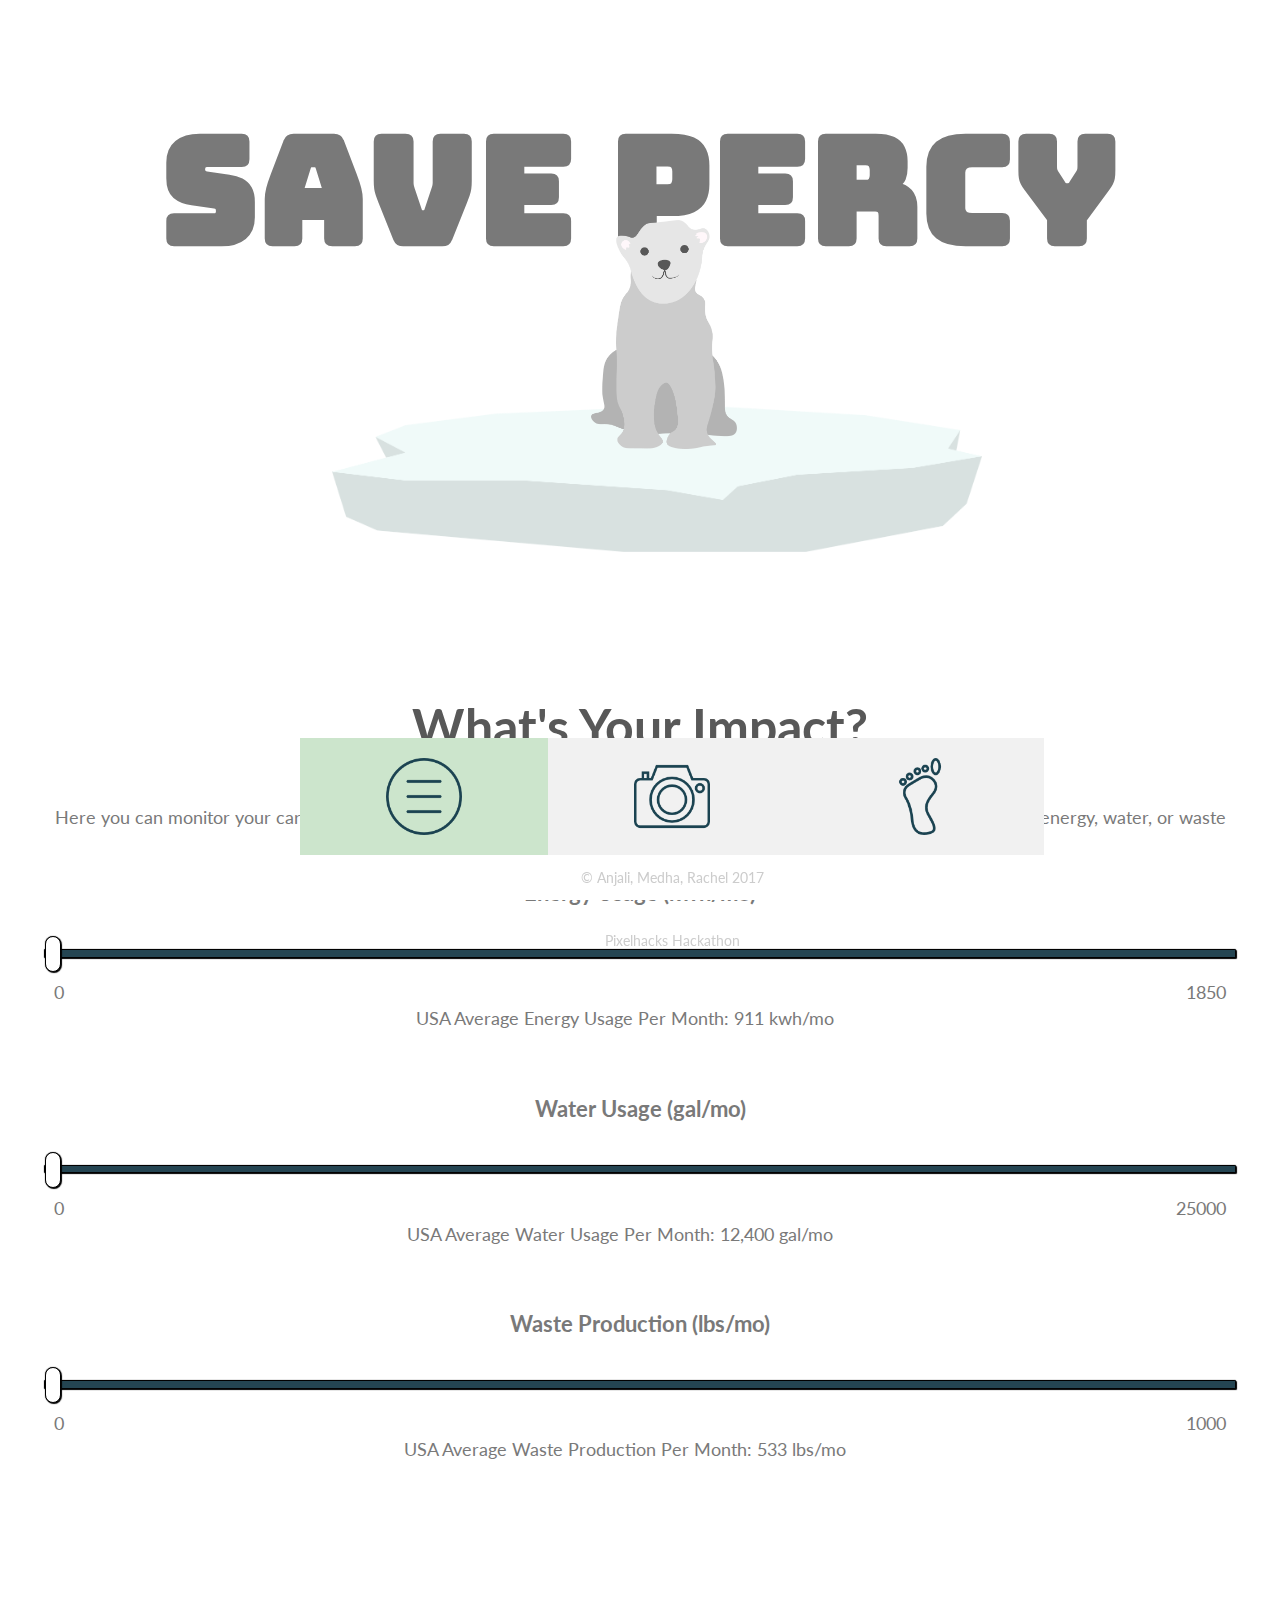
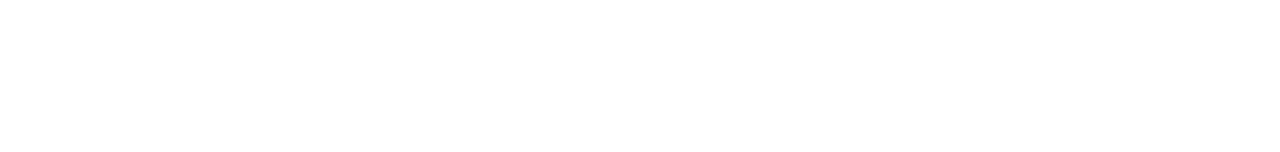
==== index.html @ 6006cc86 "Added Clarifai <3" ====
<html>
    
    <head>
        <meta charset="utf-8">
        <meta http-equiv="X-UA-Compatible" content="IE=edge">
        <title>Save Percy the Polar Bear</title>
        <meta name="description" content="Find out your carbon footprint and see what you can do to save Percy and all his friends.">
        <link rel="stylesheet" href="main.css">
        <script type="text/javascript" src="style.js"></script>
        <!--<link rel="stylesheet" href="https://cdn.jsdelivr.net/bootstrap/3.3.7/css/bootstrap.min.css">-->
        <link href="https://fonts.googleapis.com/css?family=Bungee|Lato" rel="stylesheet">
        <script>
		window.tcAsyncInit = function() {
				tc.init ({
				botkey: "f955feac-c0b2-4858-8f86-bdfe185fed1c",
				appUISetting : '%7B%22minimisedScreen%22%3A%7B%22minText%22%3A%22Talk%20to%20Percy%22%2C%22width%22%3A%22400%22%2C%22textColor%22%3A%22%23565656%22%7D%2C%22chatScreen%22%3A%7B%22maxText%22%3A%22Percy%20d%27Bear%22%2C%22imageDisplayType%22%3A%22circular%22%2C%22textColor%22%3A%22%23585858%22%7D%2C%22loginScreen%22%3A%7B%22height%22%3A%22410%22%2C%22formHeading%22%3A%22Please%20tell%20us%20about%20yourself.%22%2C%22nameLabel%22%3A%22Add%20Name%22%2C%22emailLabel%22%3A%22Add%20Email%22%2C%22phoneLabel%22%3A%22Add%20Phone%20No%22%2C%22messageLabel%22%3A%22Add%20Message%22%2C%22submitBtnText%22%3A%22Start%20Chatting%22%7D%2C%22contentScreen%22%3A%7B%22customfontSize%22%3A%2218%22%2C%22botBgColor%22%3A%22%23214552%22%2C%22botColor%22%3A%22%23fff%22%2C%22userBgColor%22%3A%22%23b6e9e3%22%2C%22userColor%22%3A%22%23000000%22%7D%2C%22commonWidget%22%3A%7B%22width%22%3A%22350%22%2C%22height%22%3A%22300%22%2C%22bgColor%22%3A%22%23ffffff%22%2C%22borderColor%22%3A%22%23EEEEEE%22%2C%22textColor%22%3A%22%23ff4400%22%2C%22titleTextFont%22%3A%2218%22%2C%22titleWinHeight%22%3A%2245%22%2C%22isResponsive%22%3A%22Yes%22%2C%22msgEncryption%22%3A%22No%22%2C%22persistenceMenu%22%3A%22%7B%5C%22menu%5C%22%3A%5B%7B%5C%22type%5C%22%3A%5C%22url%5C%22%2C%5C%22title%5C%22%3A%5C%22Gupshup%5C%22%2C%5C%22url%5C%22%3A%5C%22www.gupshup.io%5C%22%7D%2C%7B%5C%22type%5C%22%3A%5C%22text%5C%22%2C%5C%22title%5C%22%3A%5C%22Help%5C%22%7D%5D%7D%22%2C%22logo%22%3A%22https%3A//www.gupshup.io/images/botwidget/ic_dummy_chat_g.png%22%2C%22user%22%3A%22https%3A//www.gupshup.io/images/botwidget/ic_user.png%22%2C%22bot%22%3A%22https%3A//www.gupshup.io/images/botwidget/ic_bot.png%22%7D%7D',
				version : 'v2'
			});
		};
		(function(d, s, id){
		var js, tjs = d.getElementsByTagName(s)[0];
		if (d.getElementById(id)) {return;}
		js = d.createElement(s); js.id = id;
		css = d.createElement('link');
		css.type = "text/css";
		css.rel = "stylesheet";
		css.href = '//www.buildquickbots.com/botwidget/v2/demo/static/css/style.css';
		css1 = d.createElement('link');
		css1.type = "text/css";
		css1.rel = "stylesheet";
		css1.href = 'https://cdnjs.cloudflare.com/ajax/libs/material-design-iconic-font/2.2.0/css/material-design-iconic-font.css';
		js.src = '//www.buildquickbots.com/botwidget/v2/demo/static/js/sdk.js';
		tjs.parentNode.insertBefore(js, tjs);
		tjs.parentNode.insertBefore(css,tjs);
		tjs.parentNode.insertBefore(css1,tjs);
	}(document, 'script', 'tc-sdk'));
	</script>
			
    </head>
    <body>

        <div id = "percy">
            <h1>Save Percy</h1>
            <img id = "polarBear" src = "Polar%20Bear.png">
            <img id = "ice" src = "Ice.png">
        </div>
        <div id = "tabs">
            <ul class="tab">
                <li><a href="#menu" class="tablinks active" onclick="opentab(event, 'menu');
                "><img src = "menu.png"></a></li>
                <li><a href="#camera" class="tablinks" onclick="opentab(event, 'camera')"><img src = "photo-camera.png"></a></li>
                <!--<li><a href="#chat" class="tablinks" onclick="opentab(event, 'chat')"><img src = "paper-plane.png"></a></li>-->
                <li><a href="#footprint" class="tablinks" onclick="opentab(event, 'footprint')"><img src = "footprint.png"></a></li>
            </ul>
        </div>
        <div id = "content">
            <div id = "menu" class="tabcontent">
                <h3>What's Your Impact?</h3>
                <p style="font-family:Lato; text-align:center"> Here you can monitor your carbon footprint! Each scale displays a range of values that you can change based on how much energy, water, or waste your household produces per month. Try to aim for below the average usage value! </p>
                <form id = "menuForm">
                <h4>Energy Usage (kwh/mo) </h4>
                <input id = "val1" name = "energy" type="range" min="0" max="1850" value="0" step="10" onchange="showValue(this.value)" />
                <span id="energy">0</span>
                <span id="energy2">1850</span>
                <br>
                <br>
                <p>USA Average Energy Usage Per Month: 911 kwh/mo</p>
                <br>
        
                <h4>Water Usage (gal/mo) </h4>
                <input id = "val2" name = "water" type="range" min="0" max="25000" value="0" step="10" onchange="showValue1(this.value)"/>
                <span id="water">0</span>
                <span id="water2">25000</span>
                <br>
                <br>
                <p>USA Average Water Usage Per Month: 12,400 gal/mo</p>
                <br>
        
                <h4>Waste Production (lbs/mo) </h4>
                <input id = "val3" type="range" name = "waste" min="0" max="1000" value="0" step="10" onchange="showValue2(this.value)"/>
                <span id="waste">0</span>
                <span id="waste2">1000</span>
                <br>
                <br>
                <p>USA Average Waste Production Per Month: 533 lbs/mo</p>
                <br>
                </form>
            </div>
            <div id="camera" class="tabcontent">
                <h3>Take a Look</h3>
                <div class="container app">
			<!-- Introductory text for the Clarifai -->
			<!-- Feel free to ignore this part -->
			<div class="row">
				<div class="col-sm-12">
				</div>
			</div>
			<div class="row inputForm">
				<div class="col-sm-12">
					<h4>Submit the image</h4>
					<div class="form-group">
						<input class="form-control" type="text" id="imageUrl" name="imageUrl">
					</div>
					<div class="form-group">
						<button id="submitBtn" class="btn btn-primary">Submit image url to Clarifai</button>
					</div>
				</div>
			</div>
			<!-- Image Preview for the Clarifai Image Being loaded -->
			<div class="row imagePreview">
				<div class="col-sm-12">
					<h2>Image preview</h2>
					<img class="img-responsive" id="image" src="//i.imgur.com/O5RzPOu.png" alt="preview image" width: "50%" height = "500px">
				</div>
			</div>

			<div class="row tags-container" style="display: none;">
					<div class="col-sm-12">
						<h4><h4 class="label label-primary">Tags</h4></h4>
						<div class="well well-lg">
							<div class="row ">
								<div class="col-sm-12 tags">
									<!-- tags go here -->
								</div>
							</div>
						</div>
					</div>
			</div>
		</div>

		
		<!-- JavaScript Libraries including jQuery, Bootstrap -->
		<script src="https://cdn.jsdelivr.net/jquery/2.2.4/jquery.min.js"></script>
		<script src="https://cdn.jsdelivr.net/bootstrap/3.3.7/js/bootstrap.min.js"></script>
		<!-- <script src="https://cdnjs.cloudflare.com/ajax/libs/babel-standalone/6.14.0/babel.min.js"></script> -->
		<!-- JavaScript Libraries script end -->

		<!-- Clarifai's SDK open sourced at https://github.com/Clarifai/clarifai-javascript -->
		<script src="https://sdk.clarifai.com/js/clarifai-1.2.1.js"></script>


		<!-- Personal scripts -->
		<script src="./js/keys.js"></script>
		<script src="./js/index.js"></script>
		<!-- Personal scripts end -->
            </div>
            <!--<div id="chat" class="tabcontent">
                <h3>Chat With Percy</h3>
                <p>Insert Chat Here :)</p>
            </div> -->
            <div id="footprint" class="tabcontent">
                <div id = "footchecklist">
                    <h3>Reduce Your Footprint</h3>
                    <div id = "footprintbox">
                        <img id="foot" src="human-feet-shape.svg" alt="carbon_footprint">
                        <p id  = "emmissions" style = "padding-top: 40px;">Yosu make about 20 metric tons of C02 emmissions per year.</p>
                    </div>
                    <form id = "checklist">
                        <input type="checkbox" class = "box" name="ride" value= "off" onchange = "changeFoot()"> I ride my bike, walk, or take public transport to work/school.<br>
                        <input type="checkbox" name="electricCar" value= "off" class = "box" onchange = "changeFoot()"> I have an electric car.
                        <br>
                        <input type="checkbox" name="carpool" value= "off" class = "box" onchange = "changeFoot()"> I carpool to school/work.
                        <br>
                        <input type="checkbox" name="bags" value= "off" class = "box" onchange = "changeFoot()"> I use reusable shopping bags.<br>
                        <input type="checkbox" name="bottle" value= "off" class = "box" onchange = "changeFoot()"> I use a reusable water bottle instead of bottled water.<br>
                        <input type="checkbox" name="compost" value= "off" class = "box" onchange = "changeFoot()"> I compost.
                        <br>
                        <input type="checkbox" name="rrr" value= "off" class = "box" onchange = "changeFoot()"> I reuse, reduce, and recycle
                        <br>
                        <input type="checkbox" name="lights" value= "off" class = "box" onchange = "changeFoot()"> I turn off the lights and unplug electronic appliances when they are not being used.
                        <br>
                        <input type="checkbox" name="bulbs" value= "off" class = "box" onchange = "changeFoot()"> I have fluorescent light bulbs installed in my house.
                        <br>
                        <input type="checkbox" name="showers" value= "off" class = "box" onchange = "changeFoot()"> I take showers under 10 minutes. 
                        <br>
                        <input type="checkbox" name="brush" value= "off" class = "box" onchange = "changeFoot()"> I don't let the faucet run water while I brush my teeth
                        <br>
                        <input type="checkbox" name="toilet" value= "off" class = "box" onchange = "changeFoot()"> My toilet uses less water to flush.
                        <br>
                        <input type="checkbox" name="showerHead" value= "off" class = "box" onchange = "changeFoot()"> My shower head uses low pressure.
                        <br>
                        <input type="checkbox" class = "box" name="faucets" value= "off" onchange = "changeFoot()"> I don't have any leaky faucets.
                        <br>
                        <input type="checkbox" class = "box" name="wash" value= "off" onchange = "changeFoot()"> I wash my car in the evening so that the water doesn't evaporate.<br>
                        
                        <!--<input type="submit" value="Submit"> -->
                    </form>
                </div>
                <div id= "buttonDonate">
                    <form>
                        <input id = "donate" type="button" value="Donate to the Nature Conservatory" onclick="window.open('http://www.nature.org/','_blank')" />
                    </form>
                </div>
        </div>
        
            <div id = "chat"> 
                <p>© Anjali, Medha, Rachel 2017</p>
                <br>
                <p>Pixelhacks Hackathon</p>
            </div>
        </div>
    </body>
</html>
---- main.css ----
html {
   min-width: 1000px;
}

body {
    width: 95%;
    margin: auto;
}


h1 {
    font-family: 'Bungee', cursive;
    font-size: 150px;
    width: 100%;
    height: 300px;
    color:#797979;
}

h3 {
    color:#585858;
    font-family: 'Lato', sans-serif;
    font-size: 50px;
}


h4{
    font-family: 'Lato', cursive;
    font-size: 22px;
    width: 100%;
    height: auto;
    color:#797979;
}

h5{
    font-family: 'Lato', cursive;
    font-size: 20px;
    width: 100%;
    height: auto;
    color:#797979;
}

p{
    font-family: 'Lato', cursive;
    font-size: 18px;
    width: 100%;
    height: auto;
    color:#797979;
}


span {
    font-family: 'Lato', cursive;
    font-size: 18px;
    padding: 10px;
    height: auto;
    color:#797979;
}

/*Make the header and set up our Percy*/
#percy {
    position: relative;
    padding-top: 0px;
    text-align: center;
    height: 640px;
    z-index: 1;
    width: 100%
    display: -webkit-flex; /* Safari */
    -webkit-align-items: center; /* Safari 7.0+ */
    display: flex;
    align-items: center
}

#percy > h1 {
    position: absolute;
    z-index: 1;
    top: -10px;

}

#polarBear {
    position: absolute;
    top: 220px;
    left: 46%;
    z-index: 2;
    width: 12%;
}

#ice {
    position: absolute;
    height: 23%;
    left: 300;
    right: 300;
    width: 650px;
    top: 405px;
    z-index: 1;
}


/* Style the list */

#tabs {
    width: 100%;
    margin: 0 auto;
    position: fixed;
    bottom: 45px;
    z-index: 3;
}

.tab {
    padding: 0;
    margin: auto;
    width: auto;
}


ul.tab {
    list-style-type: none;
    display: block;
    overflow: hidden;
    /*border: 1px solid #ccc;*/
    background-color: #f1f1f1;
    text-align: center;
    
    margin: auto;
    width: -webkit-fit-content;
    width: -moz-fit-content;
    width: fit-content;
}

ul.tab li a img {
    width: 60%;
}

ul.tab li {
    float: left;
    text-align: center;
}

ul.tab li a {
    display: inline-block;
    color: black;
    text-align: center;
    padding: 20px 60px;
    text-decoration: none;
    transition: 0.3s;
    font-size: 17px;
    width: auto;
}

ul.tab li a:hover {background-color: #B7CEB7;}

ul.tab li a:focus, .active {background-color: #CCE5CC;}

/* Style the tab stuff */
.tabcontent {
    display: none;
    padding: 6px 12px;
    border-top: none;
    text-align: center;
    height: 700px;
}




#menu {
    display: block;
}

#content {
    padding-bottom: 400px;
}


/*Sliders*/

#energy {
    float: left;
    display: inline-block;
}

#energy2 {
    float: right;
}

#water {
    float: left;
    display: inline-block;
}

#water2 {
    float: right;
}

#waste {
    float: left;
    display: inline-block;
}

#waste2 {
    float: right;
}
input[type=range] {
  -webkit-appearance: none;
  width: 100%;
  margin: 13.8px 0;
}
input[type=range]:focus {
  outline: none;
}
input[type=range]::-webkit-slider-runnable-track {
  width: 100%;
  height: 8.4px;
  cursor: pointer;
  box-shadow: 1px 1px 1px #000000, 0px 0px 1px #0d0d0d;
  background: #244552;
  border-radius: 1.3px;
  border: 0.2px solid #010101;
}
input[type=range]::-webkit-slider-thumb {
  box-shadow: 1px 1px 1px #000000, 0px 0px 1px #0d0d0d;
  border: 1px solid #000000;
  height: 36px;
  width: 16px;
  border-radius: 22px;
  background: #ffffff;
  cursor: pointer;
  -webkit-appearance: none;
  margin-top: -14px;
}
input[type=range]:focus::-webkit-slider-runnable-track {
  background: #244552;
}
input[type=range]::-moz-range-track {
  width: 100%;
  height: 8.4px;
  cursor: pointer;
  box-shadow: 1px 1px 1px #000000, 0px 0px 1px #0d0d0d;
  background: #244552;
  border-radius: 1.3px;
  border: 0.2px solid #010101;
}
input[type=range]::-moz-range-thumb {
  box-shadow: 1px 1px 1px #000000, 0px 0px 1px #0d0d0d;
  border: 1px solid #000000;
  height: 20px;
  width: 19px;
  border-radius: 19px;
  background: #ffffff;
  cursor: pointer;
}
input[type=range]::-ms-track {
  width: 100%;
  height: 8.4px;
  cursor: pointer;
  background: transparent;
  border-color: black;
  color: #244552;
}
input[type=range]::-ms-fill-lower {
  background: #244552;
  border: 0.2px solid #010101;
  border-radius: 2.6px;
  box-shadow: 1px 1px 1px #000000, 0px 0px 1px #0d0d0d;
}
input[type=range]::-ms-fill-upper {
  background: #244552;
  border: 0.2px solid #010101;
  border-radius: 2.6px;
  box-shadow: 1px 1px 1px #000000, 0px 0px 1px #0d0d0d;
}
input[type=range]::-ms-thumb {
  box-shadow: 1px 1px 1px #000000, 0px 0px 1px #0d0d0d;
  border: 1px solid #000000;
  height: 20px;
  width: 19px;
  border-radius: 19px;
  background: #ffffff;
  cursor: pointer;
  height: 8.4px;
}
input[type=range]:focus::-ms-fill-lower {
  background: #244552;
}
input[type=range]:focus::-ms-fill-upper {
  background: #244552;
}

/*Pictures*/
mark {
	background-color: #f0db4f;
}

.inputForm {
	margin-top: 50px;
	text-align: center;
}

.inputForm input  {
	text-align: center;
}

.imagePreview {
	text-align: center;
}

.tags-container {
	text-align: center;
}

.errorBox {
	color: red;
}

#image {
	margin-right: auto;
	margin-left: auto;
}





/*Footprint*/

#footprintbox{
    width: 50%;
    height: 700px;
    float: left;
}

#foot {
    width: 450px;
    display: block;
    margin: auto;
    padding: auto auto;
    height: auto;
}


#checklist{
    font-family: 'Lato', cursive;
    text-align: left;
    font-size: 18px;
    height: 700px;
    color:#797979;
    padding: 30px;
    line-height: 34px;
}

#donate {
    top: 50px;
    width: 500px;
    padding: 20px;
    margin-bottom: 200px;
    cursor: pointer;
    box-shadow: 3px 3px 5px #cccccc;
    -webkit-box-shadow: 3px 3px 5px #cccccc;
    -moz-box-shadow: 3px 3px 5px #cccccc;
    font-weight: bold;
    background: #214552;
    border-style: none;
    color: white;
    border-radius: 10px;
    font-size: 150%;
}

/*Chat*/

#chat {
    position: fixed;
    bottom: 0px;
    height: 45px;
    width: 100%;
    margin: 0 auto;
    background-color: #fff;
    text-align: center;
}

#chat > p {
    vertical-align: baseline;
    font-size: 14px;
    color: #cccccc;
}
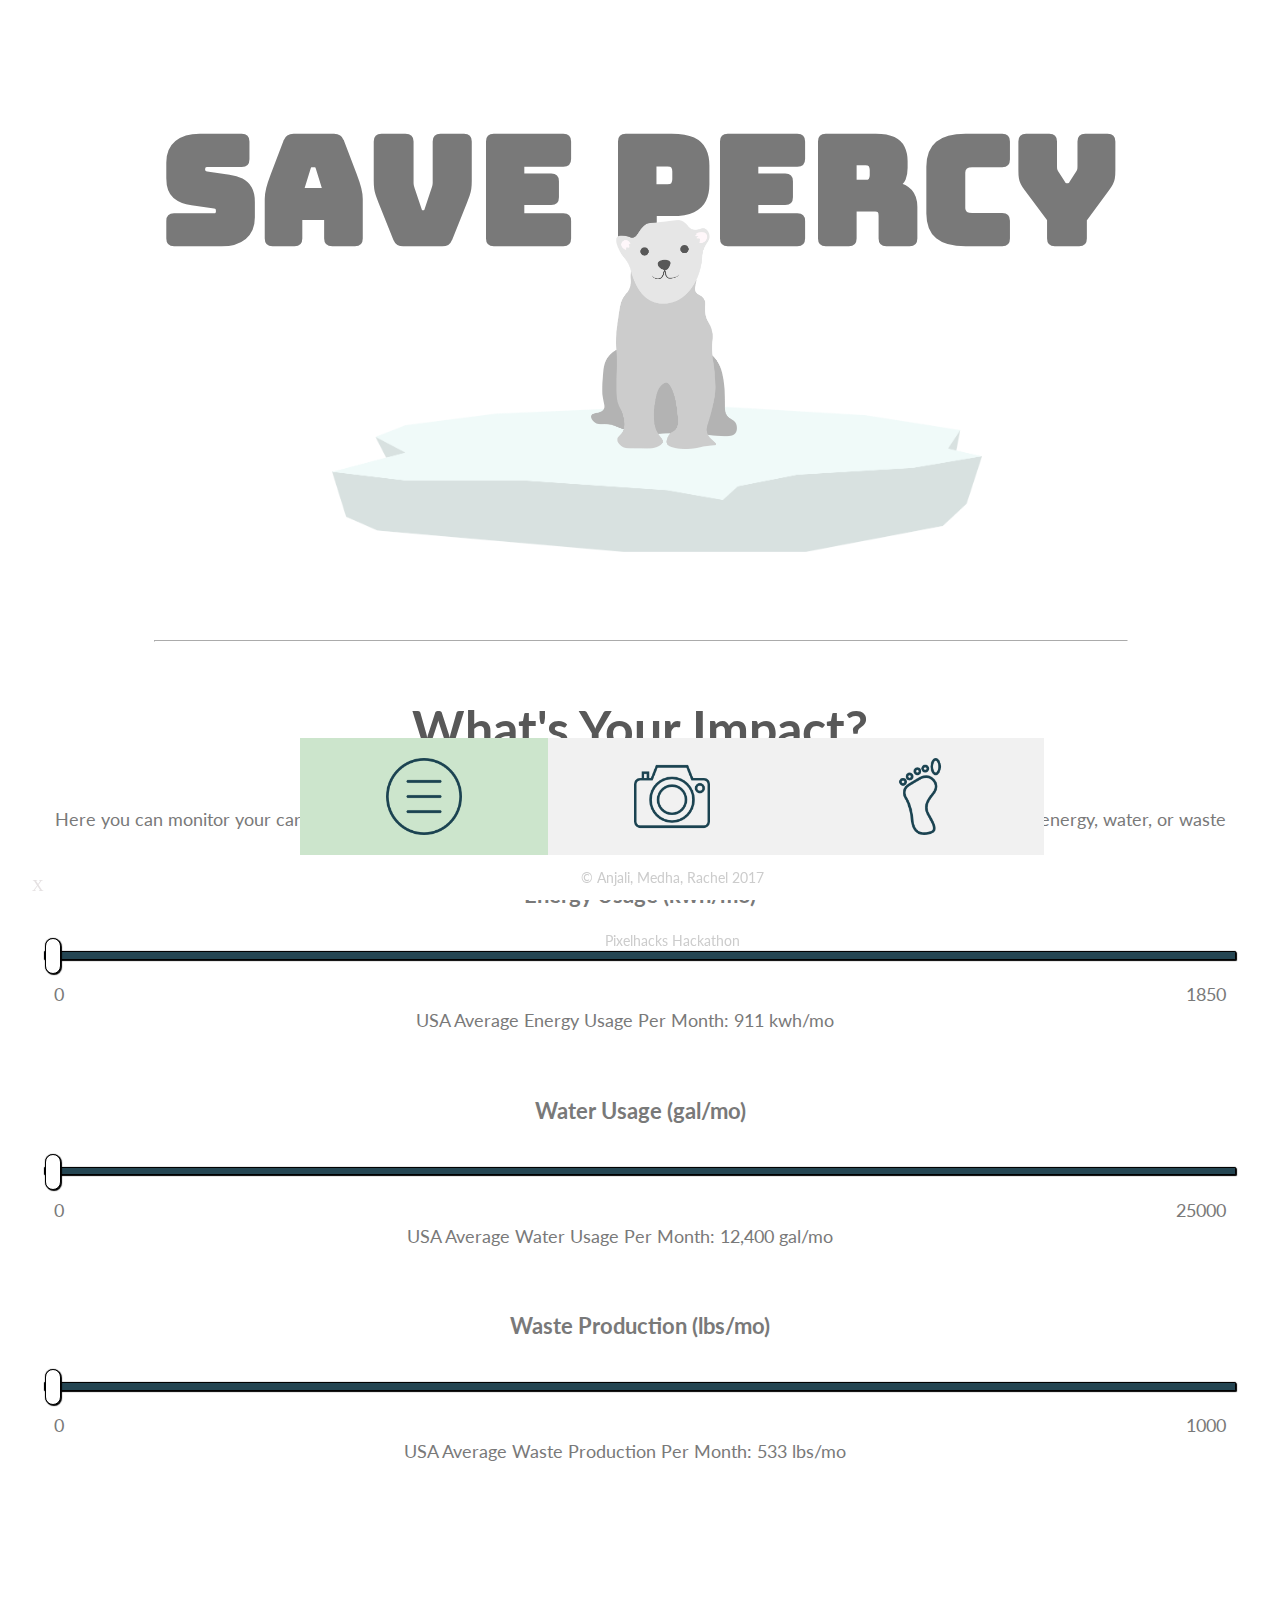
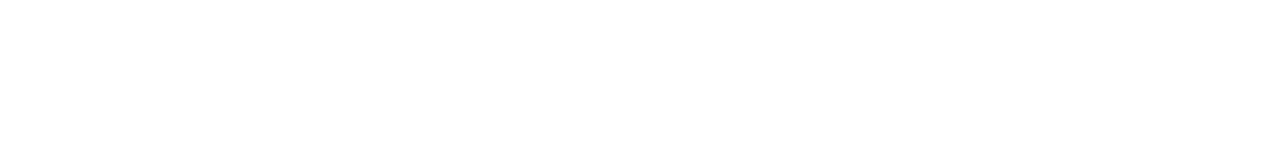
==== commit 49ab43fa: "Added Favicon/ Credits" ====
--- a/index.html
+++ b/index.html
@@ -9,6 +9,7 @@
         <script type="text/javascript" src="style.js"></script>
         <!--<link rel="stylesheet" href="https://cdn.jsdelivr.net/bootstrap/3.3.7/css/bootstrap.min.css">-->
         <link href="https://fonts.googleapis.com/css?family=Bungee|Lato" rel="stylesheet">
+        <link rel="shortcut icon" href="favicon.ico" type="image/x-icon">
         <script>
 		window.tcAsyncInit = function() {
 				tc.init ({
@@ -34,8 +35,7 @@
 		tjs.parentNode.insertBefore(css,tjs);
 		tjs.parentNode.insertBefore(css1,tjs);
 	}(document, 'script', 'tc-sdk'));
-	</script>
-			
+	</script>		
     </head>
     <body>
 
@@ -44,6 +44,7 @@
             <img id = "polarBear" src = "Polar%20Bear.png">
             <img id = "ice" src = "Ice.png">
         </div>
+        <hr id = "break">
         <div id = "tabs">
             <ul class="tab">
                 <li><a href="#menu" class="tablinks active" onclick="opentab(event, 'menu');
@@ -192,8 +193,8 @@
                     </form>
                 </div>
         </div>
-        
-            <div id = "chat"> 
+            <div id = "chat">
+                <a id = "credit" href = "https://docs.google.com/document/d/1tOi8iJhBUt-uyO797zcAxWQFYsHJix0pRBY52Bo56Uc/edit?usp=sharing">X</a>
                 <p>© Anjali, Medha, Rachel 2017</p>
                 <br>
                 <p>Pixelhacks Hackathon</p>
--- a/main.css
+++ b/main.css
@@ -1,5 +1,6 @@
 html {
-   min-width: 1000px;
+    min-width: 1000px;
+    background-color: #FFF;
 }
 
 body {
@@ -95,6 +96,12 @@
     z-index: 1;
 }
 
+#break {
+    width : 80%;
+    margin: 0 10%;
+    border-color: #FFF; 
+}
+
 
 /* Style the list */
 
@@ -354,9 +361,7 @@
     padding: 20px;
     margin-bottom: 200px;
     cursor: pointer;
-    box-shadow: 3px 3px 5px #cccccc;
-    -webkit-box-shadow: 3px 3px 5px #cccccc;
-    -moz-box-shadow: 3px 3px 5px #cccccc;
+    
     font-weight: bold;
     background: #214552;
     border-style: none;
@@ -383,13 +388,21 @@
     color: #cccccc;
 }
 
-
-
-
-
-
-
-
-
-
-
+#credit {
+    float: left;
+    position:absolute;
+    left: 0px;
+    bottom: 5px;
+    text-decoration: none;
+    color: #E5E1E2;
+}
+
+
+
+
+
+
+
+
+
+
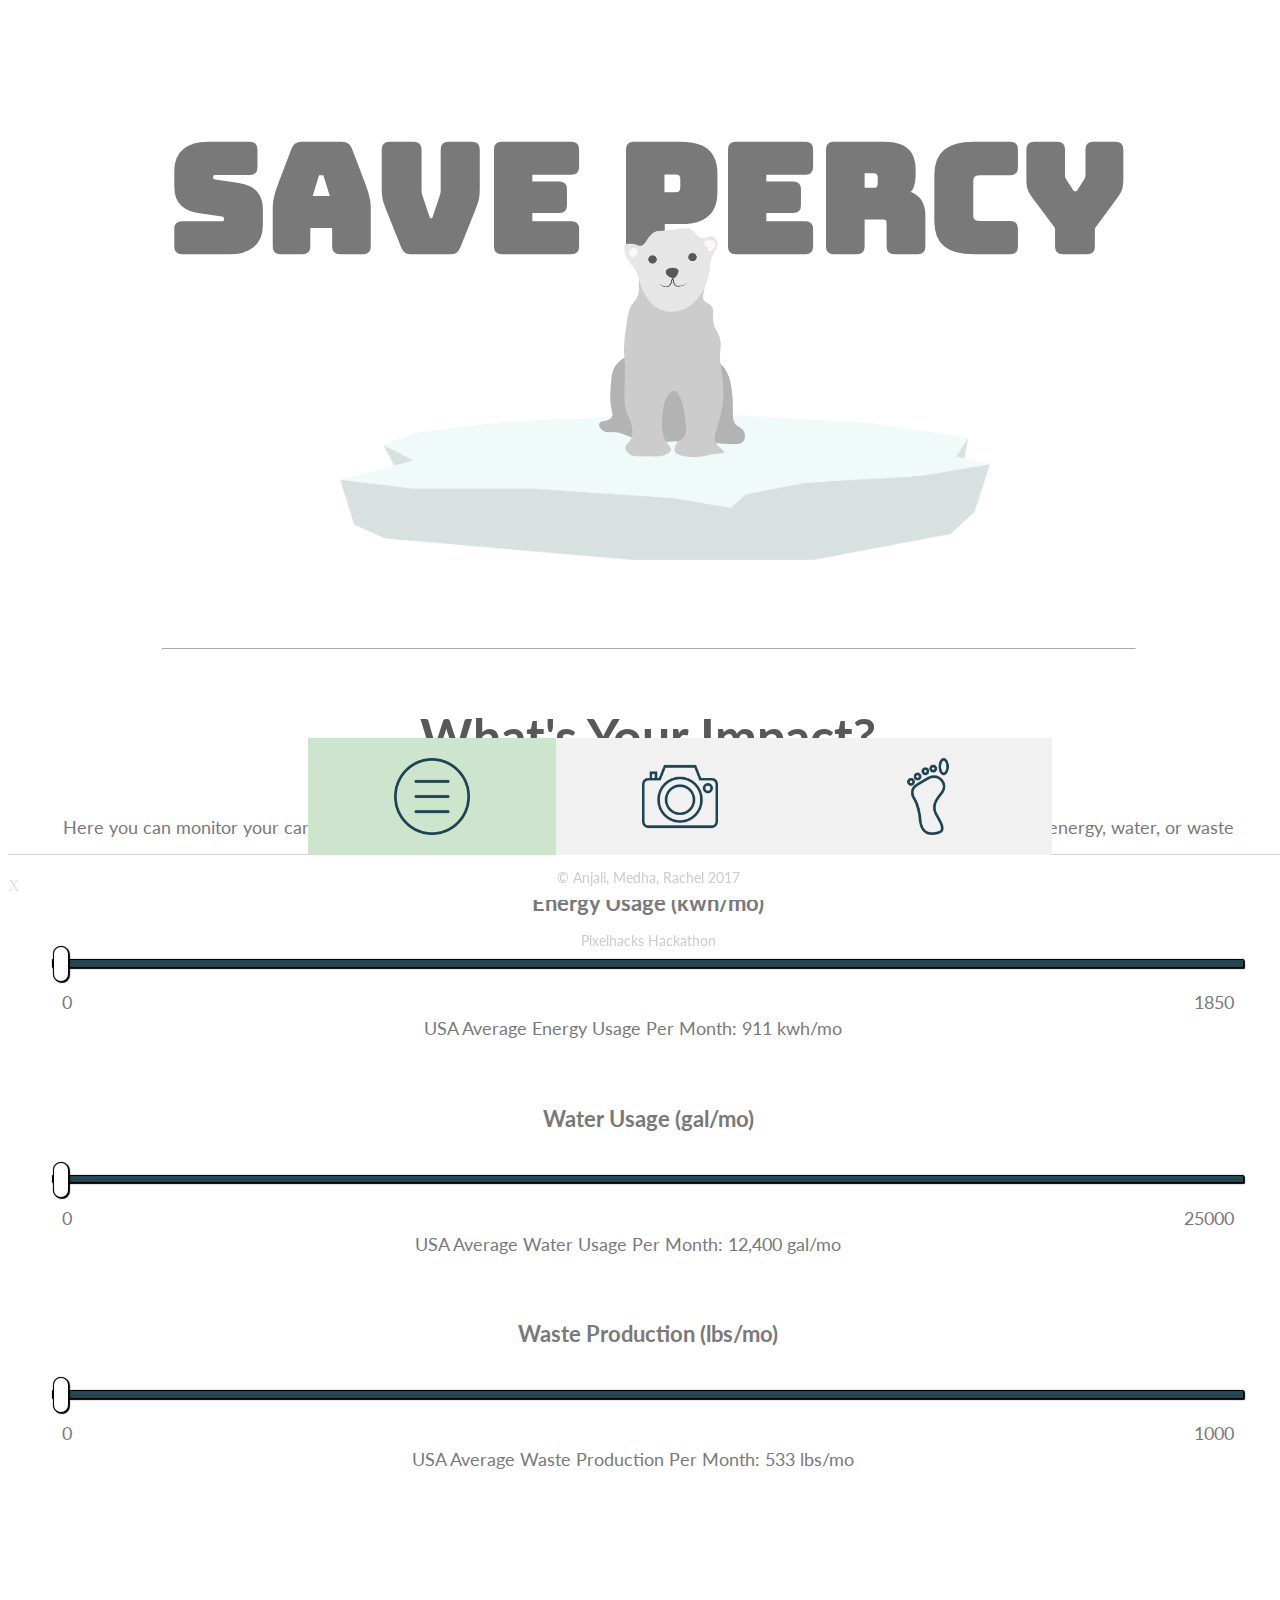
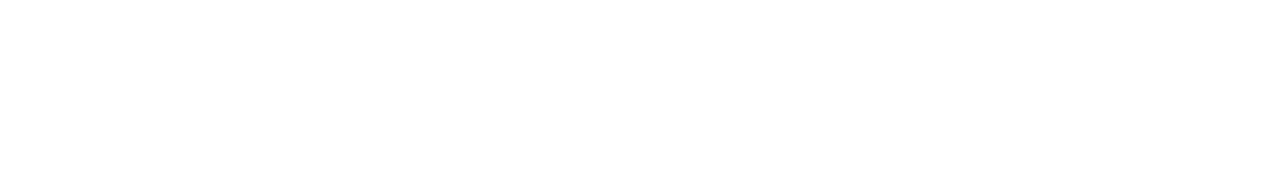
==== commit 92caf7cd: "change base" ====
--- a/index.html
+++ b/index.html
@@ -38,7 +38,7 @@
 	</script>		
     </head>
     <body>
-
+        <div id = "body">
         <div id = "percy">
             <h1>Save Percy</h1>
             <img id = "polarBear" src = "Polar%20Bear.png">
@@ -154,7 +154,7 @@
                     <h3>Reduce Your Footprint</h3>
                     <div id = "footprintbox">
                         <img id="foot" src="human-feet-shape.svg" alt="carbon_footprint">
-                        <p id  = "emmissions" style = "padding-top: 40px;">Yosu make about 20 metric tons of C02 emmissions per year.</p>
+                        <p id  = "emmissions" style = "padding-top: 40px;">You make about 20 metric tons of C02 emissions per year.</p>
                     </div>
                     <form id = "checklist">
                         <input type="checkbox" class = "box" name="ride" value= "off" onchange = "changeFoot()"> I ride my bike, walk, or take public transport to work/school.<br>
@@ -182,7 +182,7 @@
                         <br>
                         <input type="checkbox" class = "box" name="faucets" value= "off" onchange = "changeFoot()"> I don't have any leaky faucets.
                         <br>
-                        <input type="checkbox" class = "box" name="wash" value= "off" onchange = "changeFoot()"> I wash my car in the evening so that the water doesn't evaporate.<br>
+                        <input type="checkbox" class = "box" name="wash" value= "off" onchange = "changeFoot()"> I water my lawn in the evening so that the water doesn't evaporate.<br>
                         
                         <!--<input type="submit" value="Submit"> -->
                     </form>
@@ -193,12 +193,15 @@
                     </form>
                 </div>
         </div>
+            
+       </div>
+            </div>
             <div id = "chat">
                 <a id = "credit" href = "https://docs.google.com/document/d/1tOi8iJhBUt-uyO797zcAxWQFYsHJix0pRBY52Bo56Uc/edit?usp=sharing">X</a>
                 <p>© Anjali, Medha, Rachel 2017</p>
                 <br>
                 <p>Pixelhacks Hackathon</p>
             </div>
-        </div>
+        
     </body>
 </html>
--- a/main.css
+++ b/main.css
@@ -4,6 +4,10 @@
 }
 
 body {
+    width: 100%;
+}
+
+#body {
     width: 95%;
     margin: auto;
 }
@@ -378,6 +382,7 @@
     height: 45px;
     width: 100%;
     margin: 0 auto;
+    border-top: 1px solid #d4d4d4;
     background-color: #fff;
     text-align: center;
 }
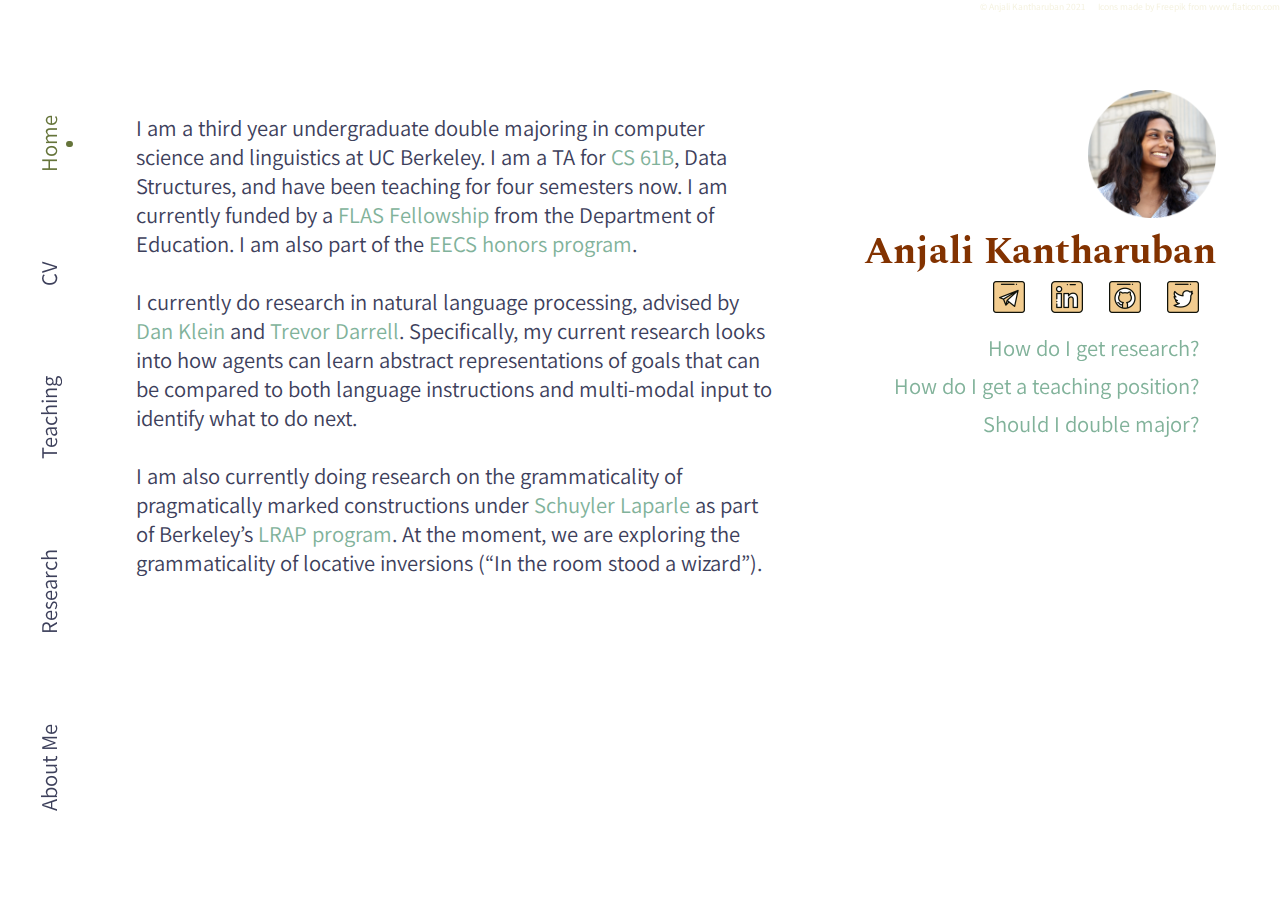
==== commit a734d093: "Switched index" ====
--- a/index.html
+++ b/index.html
@@ -1,207 +1,57 @@
-<html>
-    
+<!DOCTYPE html>
+<html lang="en-US">
     <head>
         <meta charset="utf-8">
-        <meta http-equiv="X-UA-Compatible" content="IE=edge">
-        <title>Save Percy the Polar Bear</title>
-        <meta name="description" content="Find out your carbon footprint and see what you can do to save Percy and all his friends.">
-        <link rel="stylesheet" href="main.css">
-        <script type="text/javascript" src="style.js"></script>
-        <!--<link rel="stylesheet" href="https://cdn.jsdelivr.net/bootstrap/3.3.7/css/bootstrap.min.css">-->
-        <link href="https://fonts.googleapis.com/css?family=Bungee|Lato" rel="stylesheet">
-        <link rel="shortcut icon" href="favicon.ico" type="image/x-icon">
-        <script>
-		window.tcAsyncInit = function() {
-				tc.init ({
-				botkey: "f955feac-c0b2-4858-8f86-bdfe185fed1c",
-				appUISetting : '%7B%22minimisedScreen%22%3A%7B%22minText%22%3A%22Talk%20to%20Percy%22%2C%22width%22%3A%22400%22%2C%22textColor%22%3A%22%23565656%22%7D%2C%22chatScreen%22%3A%7B%22maxText%22%3A%22Percy%20d%27Bear%22%2C%22imageDisplayType%22%3A%22circular%22%2C%22textColor%22%3A%22%23585858%22%7D%2C%22loginScreen%22%3A%7B%22height%22%3A%22410%22%2C%22formHeading%22%3A%22Please%20tell%20us%20about%20yourself.%22%2C%22nameLabel%22%3A%22Add%20Name%22%2C%22emailLabel%22%3A%22Add%20Email%22%2C%22phoneLabel%22%3A%22Add%20Phone%20No%22%2C%22messageLabel%22%3A%22Add%20Message%22%2C%22submitBtnText%22%3A%22Start%20Chatting%22%7D%2C%22contentScreen%22%3A%7B%22customfontSize%22%3A%2218%22%2C%22botBgColor%22%3A%22%23214552%22%2C%22botColor%22%3A%22%23fff%22%2C%22userBgColor%22%3A%22%23b6e9e3%22%2C%22userColor%22%3A%22%23000000%22%7D%2C%22commonWidget%22%3A%7B%22width%22%3A%22350%22%2C%22height%22%3A%22300%22%2C%22bgColor%22%3A%22%23ffffff%22%2C%22borderColor%22%3A%22%23EEEEEE%22%2C%22textColor%22%3A%22%23ff4400%22%2C%22titleTextFont%22%3A%2218%22%2C%22titleWinHeight%22%3A%2245%22%2C%22isResponsive%22%3A%22Yes%22%2C%22msgEncryption%22%3A%22No%22%2C%22persistenceMenu%22%3A%22%7B%5C%22menu%5C%22%3A%5B%7B%5C%22type%5C%22%3A%5C%22url%5C%22%2C%5C%22title%5C%22%3A%5C%22Gupshup%5C%22%2C%5C%22url%5C%22%3A%5C%22www.gupshup.io%5C%22%7D%2C%7B%5C%22type%5C%22%3A%5C%22text%5C%22%2C%5C%22title%5C%22%3A%5C%22Help%5C%22%7D%5D%7D%22%2C%22logo%22%3A%22https%3A//www.gupshup.io/images/botwidget/ic_dummy_chat_g.png%22%2C%22user%22%3A%22https%3A//www.gupshup.io/images/botwidget/ic_user.png%22%2C%22bot%22%3A%22https%3A//www.gupshup.io/images/botwidget/ic_bot.png%22%7D%7D',
-				version : 'v2'
-			});
-		};
-		(function(d, s, id){
-		var js, tjs = d.getElementsByTagName(s)[0];
-		if (d.getElementById(id)) {return;}
-		js = d.createElement(s); js.id = id;
-		css = d.createElement('link');
-		css.type = "text/css";
-		css.rel = "stylesheet";
-		css.href = '//www.buildquickbots.com/botwidget/v2/demo/static/css/style.css';
-		css1 = d.createElement('link');
-		css1.type = "text/css";
-		css1.rel = "stylesheet";
-		css1.href = 'https://cdnjs.cloudflare.com/ajax/libs/material-design-iconic-font/2.2.0/css/material-design-iconic-font.css';
-		js.src = '//www.buildquickbots.com/botwidget/v2/demo/static/js/sdk.js';
-		tjs.parentNode.insertBefore(js, tjs);
-		tjs.parentNode.insertBefore(css,tjs);
-		tjs.parentNode.insertBefore(css1,tjs);
-	}(document, 'script', 'tc-sdk'));
-	</script>		
+        <meta name="author" content="Anjali Kantharuban">
+        <meta name="viewport" content="width=device-width, initial-scale=1.0">
+        <title>Anjali Kantharuban | Home</title>
+        <link rel="stylesheet" href="anjali.css">
+        <link rel="icon" href="MyFace.ico">
     </head>
     <body>
-        <div id = "body">
-        <div id = "percy">
-            <h1>Save Percy</h1>
-            <img id = "polarBear" src = "Polar%20Bear.png">
-            <img id = "ice" src = "Ice.png">
-        </div>
-        <hr id = "break">
-        <div id = "tabs">
-            <ul class="tab">
-                <li><a href="#menu" class="tablinks active" onclick="opentab(event, 'menu');
-                "><img src = "menu.png"></a></li>
-                <li><a href="#camera" class="tablinks" onclick="opentab(event, 'camera')"><img src = "photo-camera.png"></a></li>
-                <!--<li><a href="#chat" class="tablinks" onclick="opentab(event, 'chat')"><img src = "paper-plane.png"></a></li>-->
-                <li><a href="#footprint" class="tablinks" onclick="opentab(event, 'footprint')"><img src = "footprint.png"></a></li>
-            </ul>
-        </div>
-        <div id = "content">
-            <div id = "menu" class="tabcontent">
-                <h3>What's Your Impact?</h3>
-                <p style="font-family:Lato; text-align:center"> Here you can monitor your carbon footprint! Each scale displays a range of values that you can change based on how much energy, water, or waste your household produces per month. Try to aim for below the average usage value! </p>
-                <form id = "menuForm">
-                <h4>Energy Usage (kwh/mo) </h4>
-                <input id = "val1" name = "energy" type="range" min="0" max="1850" value="0" step="10" onchange="showValue(this.value)" />
-                <span id="energy">0</span>
-                <span id="energy2">1850</span>
-                <br>
-                <br>
-                <p>USA Average Energy Usage Per Month: 911 kwh/mo</p>
-                <br>
-        
-                <h4>Water Usage (gal/mo) </h4>
-                <input id = "val2" name = "water" type="range" min="0" max="25000" value="0" step="10" onchange="showValue1(this.value)"/>
-                <span id="water">0</span>
-                <span id="water2">25000</span>
-                <br>
-                <br>
-                <p>USA Average Water Usage Per Month: 12,400 gal/mo</p>
-                <br>
-        
-                <h4>Waste Production (lbs/mo) </h4>
-                <input id = "val3" type="range" name = "waste" min="0" max="1000" value="0" step="10" onchange="showValue2(this.value)"/>
-                <span id="waste">0</span>
-                <span id="waste2">1000</span>
-                <br>
-                <br>
-                <p>USA Average Waste Production Per Month: 533 lbs/mo</p>
-                <br>
-                </form>
-            </div>
-            <div id="camera" class="tabcontent">
-                <h3>Take a Look</h3>
-                <div class="container app">
-			<!-- Introductory text for the Clarifai -->
-			<!-- Feel free to ignore this part -->
-			<div class="row">
-				<div class="col-sm-12">
-				</div>
-			</div>
-			<div class="row inputForm">
-				<div class="col-sm-12">
-					<h4>Submit the image</h4>
-					<div class="form-group">
-						<input class="form-control" type="text" id="imageUrl" name="imageUrl">
-					</div>
-					<div class="form-group">
-						<button id="submitBtn" class="btn btn-primary">Submit image url to Clarifai</button>
-					</div>
-				</div>
-			</div>
-			<!-- Image Preview for the Clarifai Image Being loaded -->
-			<div class="row imagePreview">
-				<div class="col-sm-12">
-					<h2>Image preview</h2>
-					<img class="img-responsive" id="image" src="//i.imgur.com/O5RzPOu.png" alt="preview image" width: "50%" height = "500px">
-				</div>
-			</div>
-
-			<div class="row tags-container" style="display: none;">
-					<div class="col-sm-12">
-						<h4><h4 class="label label-primary">Tags</h4></h4>
-						<div class="well well-lg">
-							<div class="row ">
-								<div class="col-sm-12 tags">
-									<!-- tags go here -->
-								</div>
-							</div>
-						</div>
-					</div>
-			</div>
-		</div>
-
-		
-		<!-- JavaScript Libraries including jQuery, Bootstrap -->
-		<script src="https://cdn.jsdelivr.net/jquery/2.2.4/jquery.min.js"></script>
-		<script src="https://cdn.jsdelivr.net/bootstrap/3.3.7/js/bootstrap.min.js"></script>
-		<!-- <script src="https://cdnjs.cloudflare.com/ajax/libs/babel-standalone/6.14.0/babel.min.js"></script> -->
-		<!-- JavaScript Libraries script end -->
-
-		<!-- Clarifai's SDK open sourced at https://github.com/Clarifai/clarifai-javascript -->
-		<script src="https://sdk.clarifai.com/js/clarifai-1.2.1.js"></script>
-
-
-		<!-- Personal scripts -->
-		<script src="./js/keys.js"></script>
-		<script src="./js/index.js"></script>
-		<!-- Personal scripts end -->
-            </div>
-            <!--<div id="chat" class="tabcontent">
-                <h3>Chat With Percy</h3>
-                <p>Insert Chat Here :)</p>
-            </div> -->
-            <div id="footprint" class="tabcontent">
-                <div id = "footchecklist">
-                    <h3>Reduce Your Footprint</h3>
-                    <div id = "footprintbox">
-                        <img id="foot" src="human-feet-shape.svg" alt="carbon_footprint">
-                        <p id  = "emmissions" style = "padding-top: 40px;">You make about 20 metric tons of C02 emissions per year.</p>
-                    </div>
-                    <form id = "checklist">
-                        <input type="checkbox" class = "box" name="ride" value= "off" onchange = "changeFoot()"> I ride my bike, walk, or take public transport to work/school.<br>
-                        <input type="checkbox" name="electricCar" value= "off" class = "box" onchange = "changeFoot()"> I have an electric car.
-                        <br>
-                        <input type="checkbox" name="carpool" value= "off" class = "box" onchange = "changeFoot()"> I carpool to school/work.
-                        <br>
-                        <input type="checkbox" name="bags" value= "off" class = "box" onchange = "changeFoot()"> I use reusable shopping bags.<br>
-                        <input type="checkbox" name="bottle" value= "off" class = "box" onchange = "changeFoot()"> I use a reusable water bottle instead of bottled water.<br>
-                        <input type="checkbox" name="compost" value= "off" class = "box" onchange = "changeFoot()"> I compost.
-                        <br>
-                        <input type="checkbox" name="rrr" value= "off" class = "box" onchange = "changeFoot()"> I reuse, reduce, and recycle
-                        <br>
-                        <input type="checkbox" name="lights" value= "off" class = "box" onchange = "changeFoot()"> I turn off the lights and unplug electronic appliances when they are not being used.
-                        <br>
-                        <input type="checkbox" name="bulbs" value= "off" class = "box" onchange = "changeFoot()"> I have fluorescent light bulbs installed in my house.
-                        <br>
-                        <input type="checkbox" name="showers" value= "off" class = "box" onchange = "changeFoot()"> I take showers under 10 minutes. 
-                        <br>
-                        <input type="checkbox" name="brush" value= "off" class = "box" onchange = "changeFoot()"> I don't let the faucet run water while I brush my teeth
-                        <br>
-                        <input type="checkbox" name="toilet" value= "off" class = "box" onchange = "changeFoot()"> My toilet uses less water to flush.
-                        <br>
-                        <input type="checkbox" name="showerHead" value= "off" class = "box" onchange = "changeFoot()"> My shower head uses low pressure.
-                        <br>
-                        <input type="checkbox" class = "box" name="faucets" value= "off" onchange = "changeFoot()"> I don't have any leaky faucets.
-                        <br>
-                        <input type="checkbox" class = "box" name="wash" value= "off" onchange = "changeFoot()"> I water my lawn in the evening so that the water doesn't evaporate.<br>
-                        
-                        <!--<input type="submit" value="Submit"> -->
-                    </form>
-                </div>
-                <div id= "buttonDonate">
-                    <form>
-                        <input id = "donate" type="button" value="Donate to the Nature Conservatory" onclick="window.open('http://www.nature.org/','_blank')" />
-                    </form>
-                </div>
-        </div>
-            
-       </div>
-            </div>
-            <div id = "chat">
-                <a id = "credit" href = "https://docs.google.com/document/d/1tOi8iJhBUt-uyO797zcAxWQFYsHJix0pRBY52Bo56Uc/edit?usp=sharing">X</a>
-                <p>© Anjali, Medha, Rachel 2017</p>
-                <br>
-                <p>Pixelhacks Hackathon</p>
-            </div>
-        
+    <nav>
+        <ul>
+            <li>
+                <a href="about_me.html">About Me</a>
+            </li>
+            <li>
+                <a href="research.html">Research</a>
+            </li>
+            <li>
+                <a href="teaching.html">Teaching</a>
+            </li>
+            <li>
+                <a href="Resume_Anjali_Kantharuban.pdf">CV</a>
+            </li>
+            <li>
+                <a class="current" href="index.html">Home</a>
+            </li>
+        </ul>
+    </nav>
+    
+    <div class="main_text">
+        <p>
+            I am a third year undergraduate double majoring in computer science and linguistics at UC Berkeley. I am a TA for <a href="http://fa20.datastructur.es">CS 61B</a>, Data Structures, and have been teaching for four semesters now. I am currently funded by a <a href="https://www2.ed.gov/programs/iegpsflasf/index.html">FLAS Fellowship</a> from the Department of Education. I am also part of the <a href="https://eecs.berkeley.edu/resources/undergrads/honors">EECS honors program</a>.
+            <br> <br>
+            I currently do research in natural language processing, advised by <a href="https://people.eecs.berkeley.edu/~klein/">Dan Klein</a> and <a href="https://people.eecs.berkeley.edu/~trevor/">Trevor Darrell</a>. Specifically, my current research looks into how agents can learn abstract representations of goals that can be compared to both language instructions and multi-modal input to identify what to do next.
+            <br> <br>
+            I am also currently doing research on the grammaticality of pragmatically marked constructions under <a href="https://sites.google.com/view/schuyler-laparle/">Schuyler Laparle</a> as part of Berkeley’s <a href="https://lx.berkeley.edu/ugrad/lrap">LRAP program</a>. At the moment, we are exploring the grammaticality of locative inversions (“In the room stood a wizard”).  
+        </p>
+    </div>
+    <div class="header">
+        <img class="face" src="MyFace.png">
+        <h1>Anjali Kantharuban</h1>
+        <a class="social" href="mailto:anjaliruban@berkeley.edu"><img  src="icons/png/007-telegram-1.png" alt="email" ></a>
+        <a class="social" href="https://www.linkedin.com/in/anjalikantharuban/"><img src="icons/png/005-linkedin-1.png" alt="linkedin"></a>
+        <a class="social" href="https://github.com/AnjaliRuban"><img src="icons/png/006-github-1.png" alt="github"></a>
+        <a class="social" href="https://twitter.com/anjali_ruban"><img src="icons/png/008-twitter-2.png" alt="twitter"></a>
+        <a href="getting_research.html">How do I get research?</a>
+        <a href="getting_teaching.html">How do I get a teaching position?</a>
+        <a href="double_majoring.html">Should I double major?</a>
+    </div>
     </body>
-</html>
+    <footer>
+    <div>Icons made by <a href="https://www.flaticon.com/authors/freepik" title="Freepik">Freepik</a> from <a href="https://www.flaticon.com/" title="Flaticon">www.flaticon.com</a></div>
+    <div>© Anjali Kantharuban 2021</div>
+    </footer>
+</html>--- a/anjali.css
+++ b/anjali.css
@@ -0,0 +1,256 @@
+/*
+Colors:
+    Black (Text): #10120a
+    Cream (Accent Background): #f4f1de
+    Light Red: #e07154
+    Dark Red: #823200
+    Light Blue-Green: #81b29a
+    Dark Green: #65743a
+    Dark Blue: #3d405b
+    Yellow: #f2cc8f
+
+Fonts:
+    Serif:
+    Sans Serif:
+    Script:
+*/
+
+@import url('https://fonts.googleapis.com/css2?family=Assistant&family=Spectral&display=swap');
+
+body {
+    padding-bottom: 20px;
+}
+
+nav {
+    text-align: center;
+    transform: rotate(-90deg);
+    transform-origin: top left 0;
+    position:fixed;
+    width: 100vh;
+    bottom: -10vh;
+    padding:1vw;
+}
+
+nav ul {
+    margin: 0;
+    padding: 0;
+    display: inline-flex;
+    list-style-type: none;
+}
+
+nav li {
+    padding-top: 1vw;
+    padding-left: 5vh;
+    padding-right: 5vh;
+    display: inline;
+}
+
+nav a {
+    font-family: 'Assistant', sans-serif;
+    color: #3d405b;
+    text-decoration: none;
+    font-size: 2.5vh;
+    text-align: center;
+}
+
+nav a:link {
+    color: #3d405b;
+}
+
+nav a:visited {
+    color: #3d405b;
+}
+
+nav a:hover {
+    color: #e07154;
+}
+
+nav a:active {
+    color: #e07154;
+}
+
+nav a.current {
+    color: #65743a;
+    cursor: default;
+}
+
+nav a.current:after {
+    transform: translateX(-50%);
+    border-radius: 100%;
+    position: relative;
+    background: #65743a;
+    bottom: -1vw;
+    right: 50%;
+    height: 0;
+    content: '';
+    font-size: 0;
+    width: 0; 
+    padding:0.25vw;
+}
+
+div.main_text {
+    position: relative;
+    left: 10vw;
+    width: 50vw;
+    top: 10vh;
+    padding-bottom: 10px;
+}
+
+.main_text p {
+    font-family: 'Assistant', sans-serif;
+    color: #3d405b;
+    font-size: 2.5vh;  
+}
+
+.main_text h2 {
+    font-family: 'Assistant', sans-serif;
+    color: #e07154;
+    font-size: 3.5vh;  
+}
+
+.main_text h3 {
+    font-family: 'Assistant', sans-serif;
+    color: #3d405b;
+    font-size: 2.75vh;  
+}
+
+.main_text a {
+    color: #81b29a;
+    text-decoration: none;
+}
+
+div.header {
+    position: fixed;
+    right: 5vw;
+    width: 30vw;
+    top: 10vh;
+    text-align: right;
+}
+
+div.header h1 {
+    font-family: 'Spectral', serif;  
+    color: #823200;
+    font-size: 3vw;
+    padding:0;
+    margin:0;
+}
+
+div.header img.face {
+    width: 10vw;
+}
+
+div.header a img {
+    width: 2.5vw;
+    padding-right: 0vw;
+    padding-bottom: 1vh;
+    display:inline;
+}
+div.header a.social:hover {
+    cursor: pointer;
+}
+
+
+div.header a {
+    display: block;
+    position: relative;
+    font-family: 'Assistant', sans-serif;
+    font-size: 2.5vh; 
+    color: #81b29a;
+    text-align: right;
+    margin-right: 1vw;
+    padding:0.5vh;
+    text-decoration: none;
+}
+div.header a.social {
+    display: inline;
+    align-items: center;
+}
+
+a:hover {
+    cursor: pointer;
+}
+
+footer {
+    color:#f4f1de;
+    font-family: 'Assistant', sans-serif;
+    position:fixed;
+    top:0px;
+    right:0px;
+}
+
+footer div {
+    float:right;
+    padding-left: 1vw;
+    font-size:0.75vw;
+}
+
+footer a, footer a:active, footer a:hover, footer a:link {
+    color: #f4f1de;
+    text-decoration: none;
+    
+}
+
+@media only screen and (max-width: 550px) {
+    
+    div.header {
+        position:absolute;
+        display:block;
+        left:10vw;
+        top: 5vh;
+        width:80vw;
+        text-align: center;
+    }
+    div.header img.face {
+        float:left;
+        height:7vh;
+        width:7vh;
+    }
+    
+    div.header h1 {
+        display:block;
+        font-size: 6vw;
+        height:7vh;
+        line-height:7vh;
+    }
+    
+    div.header a img {
+        width: 6vw;
+    }
+    
+    div.header a {
+        text-align: left;
+        font-size:4vw;
+        margin-left:6vw;
+        
+    }
+    
+    div.header a.social {
+        margin-left:0;
+    }
+    
+    div.main_text {
+        position:relative;
+        top:30vh;
+        width:75vw;
+        font-size: 4vw;
+        left: 15vw;
+    }
+    
+    nav a {
+        font-size: 4vw;
+    }
+    
+    nav a.current:after {
+        bottom: -2.5vw;
+        height: 0.1vw;
+        content: '';
+        font-size: 0;
+        width: 0.1vw; 
+        padding:0.7vw;
+    }
+    
+    
+    footer div {
+        font-size:2vw;
+    }
+}
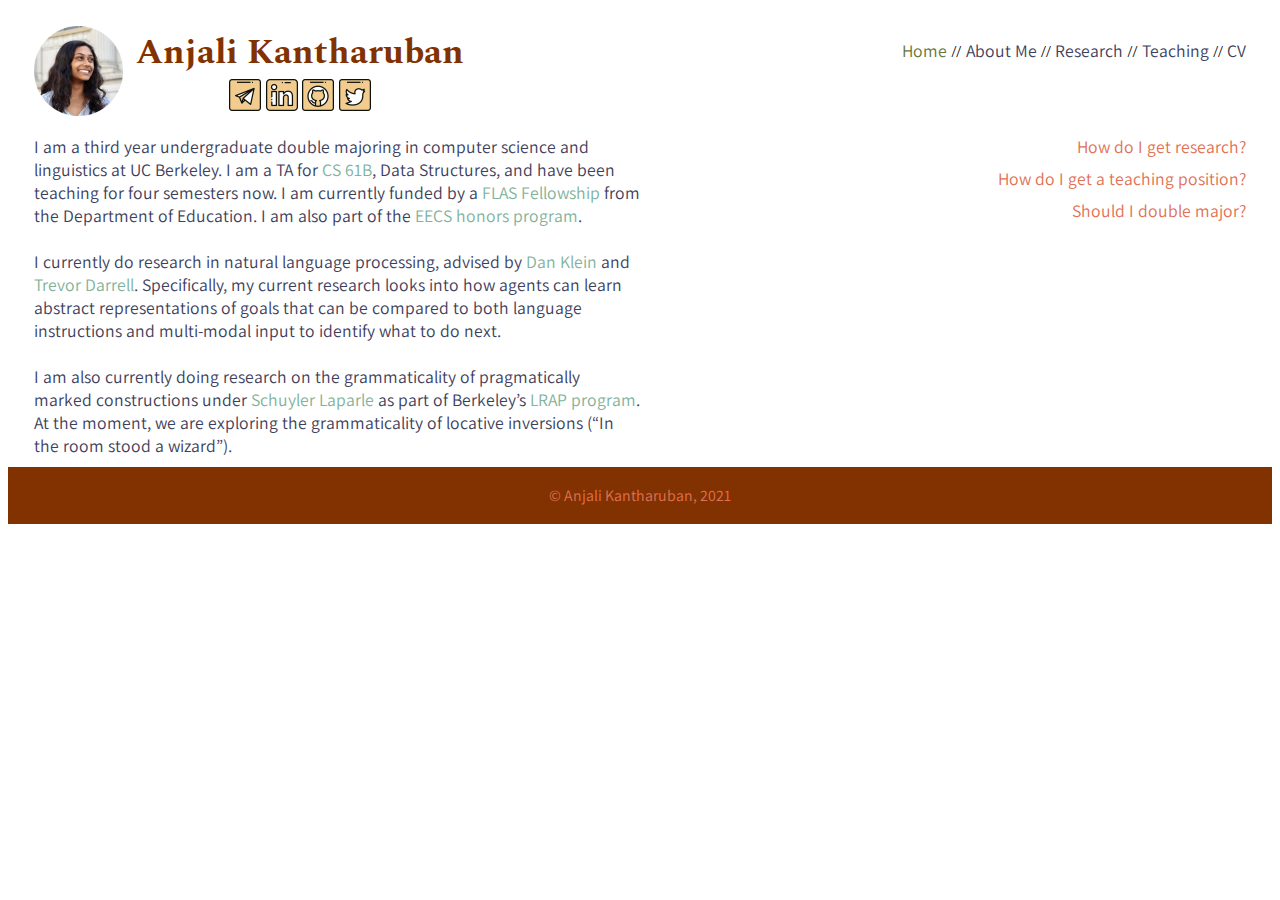
==== commit 75c84039: "Updated web formatting" ====
--- a/index.html
+++ b/index.html
@@ -1,57 +1,67 @@
 <!DOCTYPE html>
 <html lang="en-US">
-    <head>
-        <meta charset="utf-8">
-        <meta name="author" content="Anjali Kantharuban">
-        <meta name="viewport" content="width=device-width, initial-scale=1.0">
-        <title>Anjali Kantharuban | Home</title>
-        <link rel="stylesheet" href="anjali.css">
-        <link rel="icon" href="MyFace.ico">
+  <head>
+    <meta charset="utf-8">
+    <meta name="author" content="Anjali Kantharuban">
+    <meta name="viewport" content="width=device-width, initial-scale=1.0">
+    <title>Anjali Kantharuban | Home</title>
+    <link rel="stylesheet" href="style.css">
+    <link rel="icon" href="MyFace.ico">
     </head>
+
     <body>
-    <nav>
-        <ul>
-            <li>
-                <a href="about_me.html">About Me</a>
-            </li>
-            <li>
-                <a href="research.html">Research</a>
-            </li>
-            <li>
-                <a href="teaching.html">Teaching</a>
-            </li>
-            <li>
-                <a href="Resume_Anjali_Kantharuban.pdf">CV</a>
-            </li>
-            <li>
-                <a class="current" href="index.html">Home</a>
-            </li>
-        </ul>
-    </nav>
-    
-    <div class="main_text">
-        <p>
-            I am a third year undergraduate double majoring in computer science and linguistics at UC Berkeley. I am a TA for <a href="http://fa20.datastructur.es">CS 61B</a>, Data Structures, and have been teaching for four semesters now. I am currently funded by a <a href="https://www2.ed.gov/programs/iegpsflasf/index.html">FLAS Fellowship</a> from the Department of Education. I am also part of the <a href="https://eecs.berkeley.edu/resources/undergrads/honors">EECS honors program</a>.
+      <header>
+        <div class="head">
+          <img class="face" src="MyFace.png">
+          <div class="title">
+            <h1 class="name">Anjali Kantharuban</h1>
+            <div class="socials">
+              <a class="social" href="mailto:anjaliruban@berkeley.edu"><img  src="icons/png/007-telegram-1.png" alt="email" ></a>
+              <a class="social" href="https://www.linkedin.com/in/anjalikantharuban/"><img src="icons/png/005-linkedin-1.png" alt="linkedin"></a>
+              <a class="social" href="https://github.com/AnjaliRuban"><img src="icons/png/006-github-1.png" alt="github"></a>
+              <a class="social" href="https://twitter.com/anjali_ruban"><img src="icons/png/008-twitter-2.png" alt="twitter"></a>
+            </div>
+          </div>
+        </div>
+        <nav>
+            <ul>
+                <li>
+                    <a class="current" href="index.html">Home</a> /
+                </li>
+                <li>
+                    / <a href="about_me.html">About Me</a> /
+                </li>
+                <li>
+                    / <a href="research.html">Research</a> /
+                </li>
+                <li>
+                    / <a href="teaching.html">Teaching</a> /
+                </li>
+                <li>
+                    / <a href="Resume_Anjali_Kantharuban.pdf">CV</a>
+                </li>
+
+            </ul>
+        </nav>
+      </header>
+
+      <main>
+        <div class="main">
+            I am a third year undergraduate double majoring in computer science and linguistics at UC Berkeley. I am a TA for <a href="https://fa20.datastructur.es">CS 61B</a>, Data Structures, and have been teaching for four semesters now. I am currently funded by a <a href="https://www2.ed.gov/programs/iegpsflasf/index.html">FLAS Fellowship</a> from the Department of Education. I am also part of the <a href="https://eecs.berkeley.edu/resources/undergrads/honors">EECS honors program</a>.
             <br> <br>
             I currently do research in natural language processing, advised by <a href="https://people.eecs.berkeley.edu/~klein/">Dan Klein</a> and <a href="https://people.eecs.berkeley.edu/~trevor/">Trevor Darrell</a>. Specifically, my current research looks into how agents can learn abstract representations of goals that can be compared to both language instructions and multi-modal input to identify what to do next.
             <br> <br>
-            I am also currently doing research on the grammaticality of pragmatically marked constructions under <a href="https://sites.google.com/view/schuyler-laparle/">Schuyler Laparle</a> as part of Berkeley’s <a href="https://lx.berkeley.edu/ugrad/lrap">LRAP program</a>. At the moment, we are exploring the grammaticality of locative inversions (“In the room stood a wizard”).  
-        </p>
-    </div>
-    <div class="header">
-        <img class="face" src="MyFace.png">
-        <h1>Anjali Kantharuban</h1>
-        <a class="social" href="mailto:anjaliruban@berkeley.edu"><img  src="icons/png/007-telegram-1.png" alt="email" ></a>
-        <a class="social" href="https://www.linkedin.com/in/anjalikantharuban/"><img src="icons/png/005-linkedin-1.png" alt="linkedin"></a>
-        <a class="social" href="https://github.com/AnjaliRuban"><img src="icons/png/006-github-1.png" alt="github"></a>
-        <a class="social" href="https://twitter.com/anjali_ruban"><img src="icons/png/008-twitter-2.png" alt="twitter"></a>
-        <a href="getting_research.html">How do I get research?</a>
-        <a href="getting_teaching.html">How do I get a teaching position?</a>
-        <a href="double_majoring.html">Should I double major?</a>
-    </div>
+            I am also currently doing research on the grammaticality of pragmatically marked constructions under <a href="https://sites.google.com/view/schuyler-laparle/">Schuyler Laparle</a> as part of Berkeley’s <a href="https://lx.berkeley.edu/ugrad/lrap">LRAP program</a>. At the moment, we are exploring the grammaticality of locative inversions (“In the room stood a wizard”).
+        </div>
+        <div class="links">
+          <a href="getting_research.html">How do I get research?</a>
+          <a href="getting_teaching.html">How do I get a teaching position?</a>
+          <a href="double_majoring.html">Should I double major?</a>
+        </div>
+      </main>
+
+      <footer>
+        <p>© Anjali Kantharuban, 2021 </p>
+      </footer>
     </body>
-    <footer>
-    <div>Icons made by <a href="https://www.flaticon.com/authors/freepik" title="Freepik">Freepik</a> from <a href="https://www.flaticon.com/" title="Flaticon">www.flaticon.com</a></div>
-    <div>© Anjali Kantharuban 2021</div>
-    </footer>
-</html>+</html>
--- a/style.css
+++ b/style.css
@@ -0,0 +1,264 @@
+/*
+Colors:
+    Black (Text): #10120a
+    Cream (Accent Background): #f4f1de
+    Light Red: #e07154
+    Dark Red: #823200
+    Light Blue-Green: #81b29a
+    Dark Green: #65743a
+    Dark Blue: #3d405b
+    Yellow: #f2cc8f
+
+Fonts:
+    Serif: Spectral
+    Sans Serif: Assistant
+    Script: N/A
+*/
+
+@import url('https://fonts.googleapis.com/css2?family=Assistant&family=Spectral&display=swap');
+
+body {
+  font-size: 1.1em;
+
+}
+
+header{
+  width: 100%;
+  padding-top: 2vh;
+  display: float;
+}
+
+header::after {
+  content: "";
+  clear: both;
+  display: table;
+}
+
+div.head {
+    padding-left: 2vw;
+    padding-right: 2vw;
+    width: auto;
+    text-align: center;
+    float:left;
+    display:block;
+}
+
+div.head h1.name {
+    font-family: 'Spectral', serif;
+    color: #823200;
+    font-size: 2em;
+    padding:0;
+    margin:0;
+}
+
+div.head img.face {
+    width: 7vw;
+    float: left;
+}
+
+div.head div.title {
+    padding-left: 1vw;
+    float: left;
+}
+
+div.head div.socials {
+    text-align: center;
+}
+
+div.head div.socials img {
+    width: 2.5vw;
+    padding-bottom: 1vh;
+    display:inline;
+}
+
+nav {
+    text-align: right;
+    float: right;
+    display:block;
+}
+
+nav ul {
+    margin: 0;
+    padding-top: 1vw;
+    padding-right: 2vw;
+    display: inline-flex;
+    list-style-type: none;
+    float: right;
+}
+
+nav a {
+    font-family: 'Assistant', sans-serif;
+    color: #3d405b;
+    text-decoration: none;
+    text-align: center;
+}
+
+nav a:link {
+    color: #3d405b;
+}
+
+nav a:visited {
+    color: #3d405b;
+}
+
+nav a:hover {
+    color: #e07154;
+}
+
+nav a:active {
+    color: #e07154;
+}
+
+nav a.current {
+    color: #65743a;
+    cursor: default;
+}
+
+div.padding {
+
+  height:50vh;
+  background-color:pink;
+}
+
+main {
+    display: block;
+    width:auto;
+    padding-left: 2vw;
+    padding-right: 2vw;
+    padding-bottom: 10px;
+    padding-top: 10px;
+    font-family: 'Assistant', sans-serif;
+    color: #3d405b;
+    /* font-size: 2.5vh; */
+}
+
+main::after {
+  content: "";
+  clear: both;
+  display: table;
+}
+
+main div.main {
+  width: 50%;
+  float: left;
+  text-align:left;
+}
+
+main div.links {
+  float:right;
+  width:50%;
+  text-align:right;
+}
+
+main div.links a {
+  display:block;
+  padding-bottom: 1vh;
+  color: #e07154;
+}
+
+main h2 {
+    font-family: 'Assistant', sans-serif;
+    color: #e07154;
+    font-size: 3.5vh;
+}
+
+main h3 {
+    font-family: 'Assistant', sans-serif;
+    color: #3d405b;
+    font-size: 2.75vh;
+}
+
+main a {
+    color: #81b29a;
+    text-decoration: none;
+}
+
+footer {
+  font-family: 'Assistant', sans-serif;
+  font-size: 0.9em;
+  display: block;
+  /* position: fixed; */
+  right:0;
+  left:0;
+  bottom:0;
+  text-align:center;
+  background-color:#823200;
+  color: #e07154;
+  padding:2px;
+
+}
+
+
+@media only screen and (max-width: 1000px) {
+
+div.head {
+  float:inherit;
+}
+
+div.head img.face {
+  float:inherit;
+  width:25vw;
+}
+
+div.head h1.name {
+  float:inherit;
+}
+
+div.head div.title {
+ float:inherit
+}
+
+div.head div.socials img {
+    width: 5vw;
+    padding-bottom: 1vh;
+}
+
+nav {
+    text-align: center;
+    float: inherit;
+
+    padding:0;
+    margin-bottom: 1vh;
+}
+
+nav ul {
+    padding: 0;
+    float: inherit;
+    text-align: center;
+
+}
+
+main div.main {
+  width: 100%;
+  float: inherit;
+  font-size: 0.9em;
+}
+
+main div.links {
+  font-size: 0.9em;
+  width: 100%;
+  float: inherit;
+  text-align: left;
+  background-color: #f4f1de;
+  margin-top: 5vh;
+  padding: 5%;
+  width: 90%;
+}
+
+}
+
+
+@media only screen and (max-width: 375px) {
+  div.head h1.name {
+    font-size: 8vw
+  }
+  nav {
+    font-size: 4.5vw
+  }
+
+  div.head div.socials img {
+      width: 8vw;
+
+  }
+
+}
